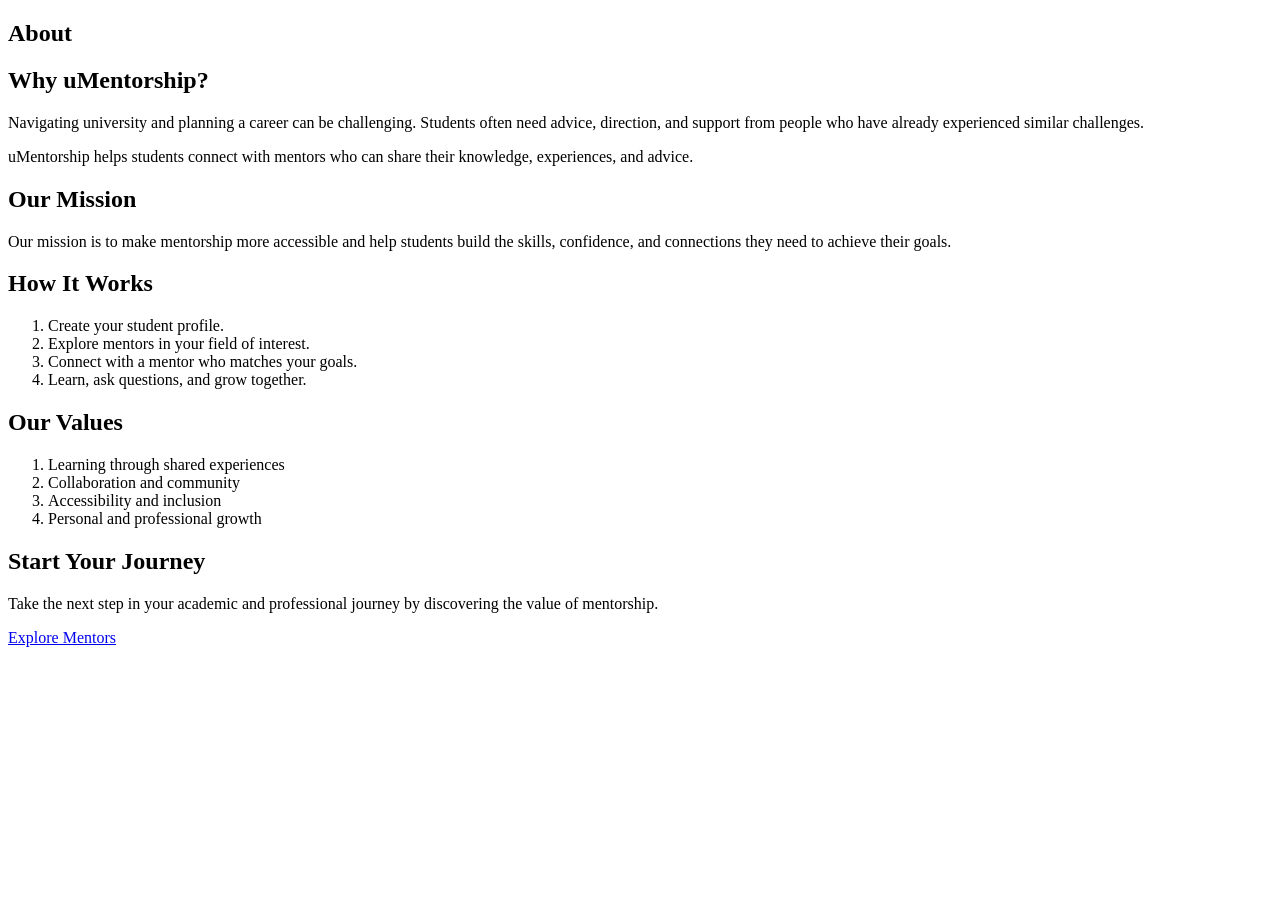
==== about.html @ 14bd9f32 "minor fixes in project structure and singin.html" ====
<!DOCTYPE html>
<html lang="en">
<head>
    <meta charset="UTF-8">          
    <meta name="viewport" content="width=device-width, initial-scale=1.0">
    <title>About Us</title> 
    <link rel="stylesheet" href="styles.css">
</head>
<body>
    
<section class="about">
    <header>
        <h1>About</h1>
    </header>

    <section>
        <h2>Why uMentorship?</h2>
        <p>
            Navigating university and planning a career can be
            challenging. Students often need advice, direction,
            and support from people who have already experienced
            similar challenges.
        </p>
        <p>
            uMentorship helps students connect with mentors who
            can share their knowledge, experiences, and advice.
        </p>
    </section>

    <section>
        <h2>Our Mission</h2>
        <p>
            Our mission is to make mentorship more accessible
            and help students build the skills, confidence,
            and connections they need to achieve their goals.
        </p>
    </section>

    <section>
        <h2>How It Works</h2>
        <ol>
            <li>Create your student profile.</li>
            <li>Explore mentors in your field of interest.</li>
            <li>Connect with a mentor who matches your goals.</li>
            <li>Learn, ask questions, and grow together.</li>
        </ol>
    </section>

    <section>
        <h2>Our Values</h2>
        <ol>
            <li>Learning through shared experiences</li>
            <li>Collaboration and community</li>
            <li>Accessibility and inclusion</li>
            <li>Personal and professional growth</li>
        </ol>
    </section>

    <section>
        <h2>Start Your Journey</h2>
        <p>
            Take the next step in your academic and professional
            journey by discovering the value of mentorship.
        </p>
        <a href="/mentors">Explore Mentors</a>
    </section>
</section>

    </header>
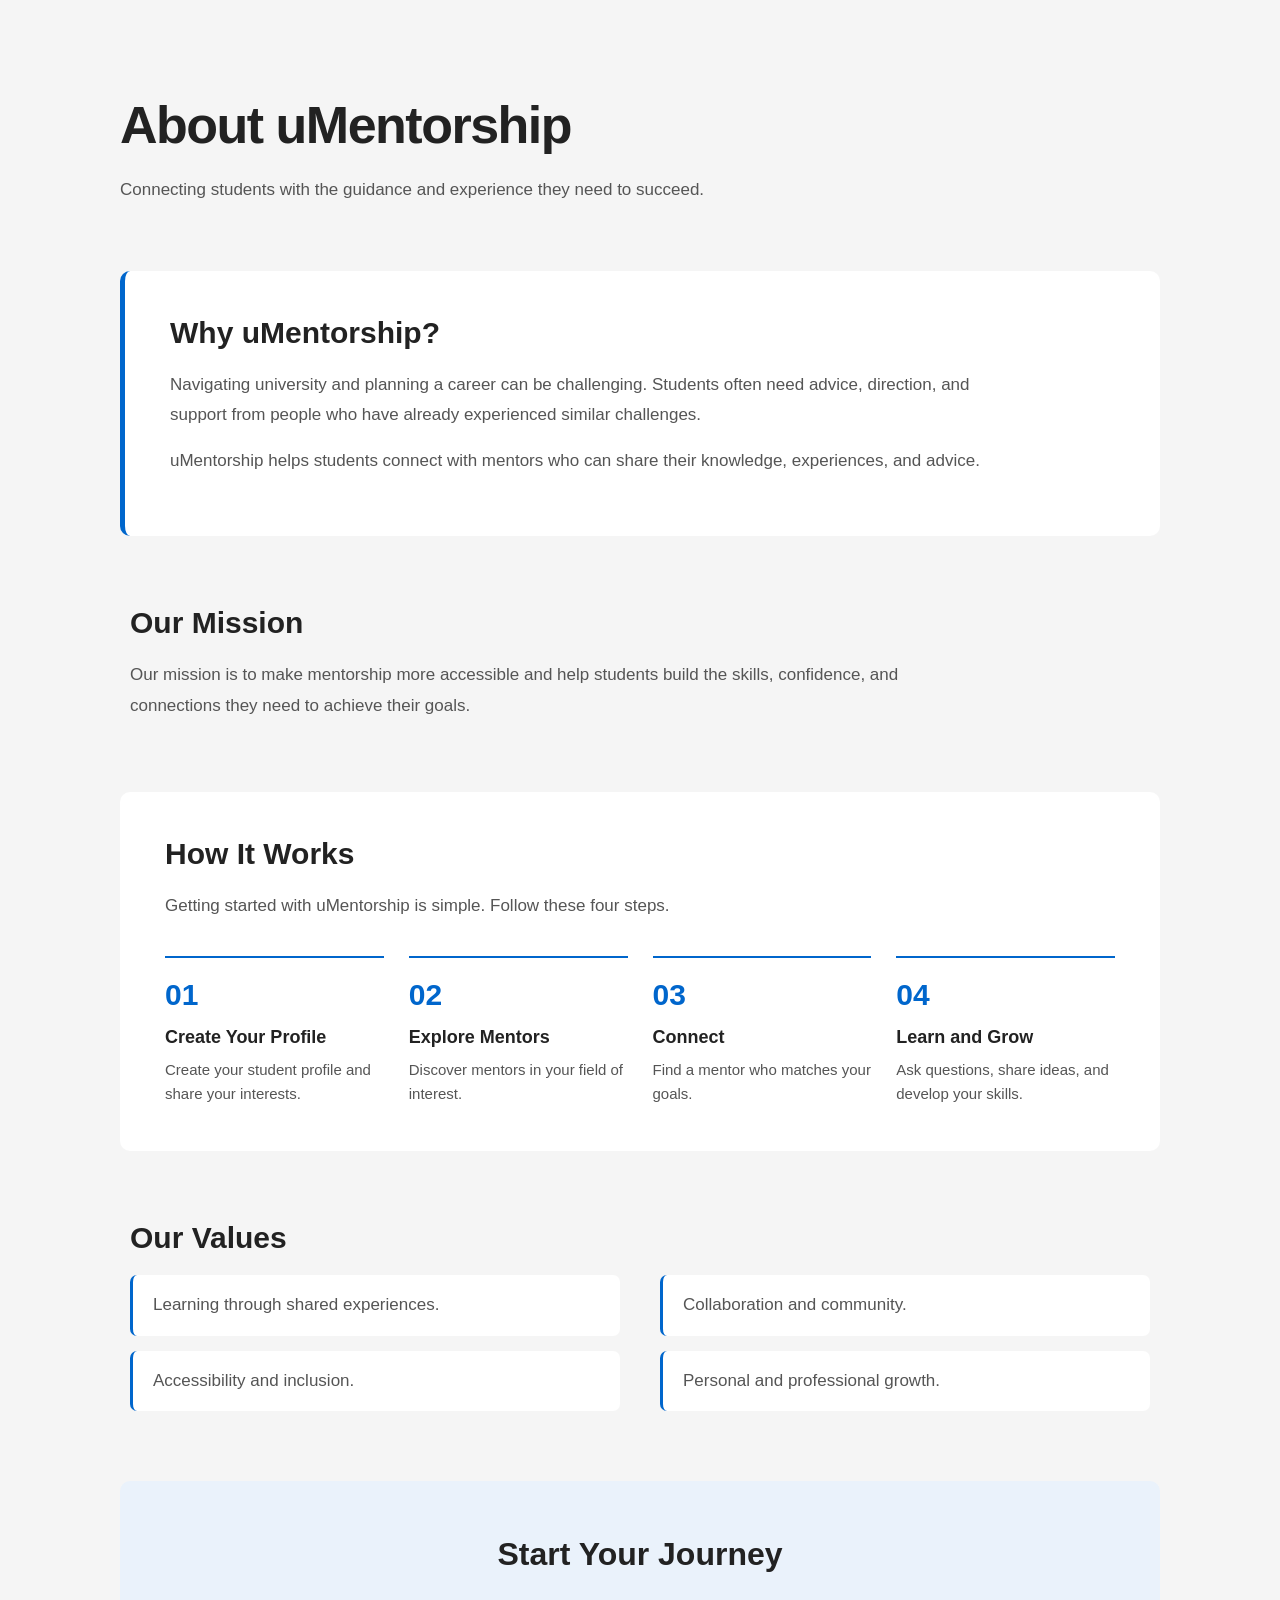
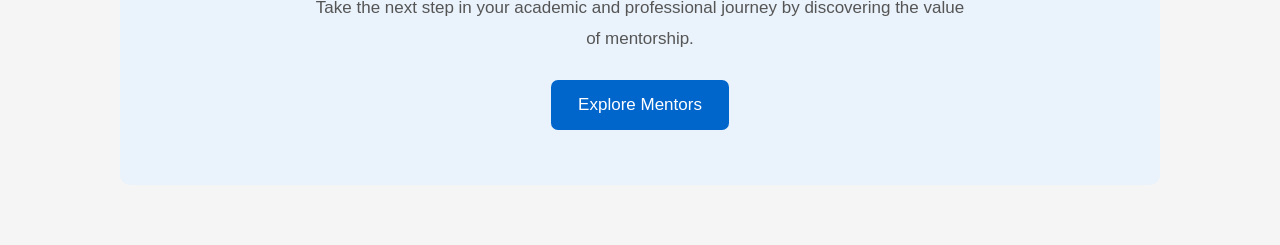
==== commit 4de544c8: "Update About page with CSS styling and JavaScript functionality" ====
--- a/about.html
+++ b/about.html
@@ -1,33 +1,45 @@
+
 <!DOCTYPE html>
 <html lang="en">
 <head>
-    <meta charset="UTF-8">          
+    <meta charset="UTF-8">
     <meta name="viewport" content="width=device-width, initial-scale=1.0">
-    <title>About Us</title> 
-    <link rel="stylesheet" href="styles.css">
+    <title>About Us | uMentorship</title>
+    <link rel="stylesheet" href="about.css">
 </head>
 <body>
-    
+
 <section class="about">
-    <header>
-        <h1>About</h1>
+
+    <!-- Hero Section -->
+    <header class="about-header">
+        <h1>About uMentorship</h1>
+        <p>
+            Connecting students with the guidance and experience
+            they need to succeed.
+        </p>
     </header>
 
-    <section>
-        <h2>Why uMentorship?</h2>
-        <p>
-            Navigating university and planning a career can be
-            challenging. Students often need advice, direction,
-            and support from people who have already experienced
-            similar challenges.
-        </p>
-        <p>
-            uMentorship helps students connect with mentors who
-            can share their knowledge, experiences, and advice.
-        </p>
+    <!-- Why uMentorship -->
+    <section class="why-section">
+        <div>
+            <h2>Why uMentorship?</h2>
+            <p>
+                Navigating university and planning a career can be
+                challenging. Students often need advice, direction,
+                and support from people who have already experienced
+                similar challenges.
+            </p>
+
+            <p>
+                uMentorship helps students connect with mentors who
+                can share their knowledge, experiences, and advice.
+            </p>
+        </div>
     </section>
 
-    <section>
+    <!-- Mission -->
+    <section class="mission-section">
         <h2>Our Mission</h2>
         <p>
             Our mission is to make mentorship more accessible
@@ -36,35 +48,69 @@
         </p>
     </section>
 
-    <section>
+    <!-- How it works -->
+    <section class="how-section">
         <h2>How It Works</h2>
-        <ol>
-            <li>Create your student profile.</li>
-            <li>Explore mentors in your field of interest.</li>
-            <li>Connect with a mentor who matches your goals.</li>
-            <li>Learn, ask questions, and grow together.</li>
-        </ol>
+
+        <p class="section-description">
+            Getting started with uMentorship is simple.
+            Follow these four steps.
+        </p>
+
+        <div class="steps">
+
+            <div class="step">
+                <span>01</span>
+                <h3>Create Your Profile</h3>
+                <p>Create your student profile and share your interests.</p>
+            </div>
+
+            <div class="step">
+                <span>02</span>
+                <h3>Explore Mentors</h3>
+                <p>Discover mentors in your field of interest.</p>
+            </div>
+
+            <div class="step">
+                <span>03</span>
+                <h3>Connect</h3>
+                <p>Find a mentor who matches your goals.</p>
+            </div>
+
+            <div class="step">
+                <span>04</span>
+                <h3>Learn and Grow</h3>
+                <p>Ask questions, share ideas, and develop your skills.</p>
+            </div>
+
+        </div>
     </section>
 
-    <section>
+    <!-- Values -->
+    <section class="values-section">
         <h2>Our Values</h2>
-        <ol>
-            <li>Learning through shared experiences</li>
-            <li>Collaboration and community</li>
-            <li>Accessibility and inclusion</li>
-            <li>Personal and professional growth</li>
-        </ol>
+
+        <div class="values-list">
+            <p>Learning through shared experiences.</p>
+            <p>Collaboration and community.</p>
+            <p>Accessibility and inclusion.</p>
+            <p>Personal and professional growth.</p>
+        </div>
     </section>
 
-    <section>
+    <!-- Call to action -->
+    <section class="cta-section">
         <h2>Start Your Journey</h2>
+
         <p>
             Take the next step in your academic and professional
             journey by discovering the value of mentorship.
         </p>
+
         <a href="/mentors">Explore Mentors</a>
     </section>
+
 </section>
 
-    </header>   
-
+</body>
+</html>
--- a/about.css
+++ b/about.css
@@ -0,0 +1,244 @@
+
+* {
+    margin: 0;
+    padding: 0;
+    box-sizing: border-box;
+}
+
+body {
+    font-family: Arial, Helvetica, sans-serif;
+    background-color: #f5f5f5;
+    color: #222;
+}
+
+.about {
+    max-width: 1100px;
+    margin: auto;
+    padding: 60px 30px;
+}
+
+/* Hero */
+
+.about-header {
+    padding: 35px 0 65px;
+}
+
+.about-header h1 {
+    font-size: 52px;
+    font-weight: 700;
+    letter-spacing: -1.5px;
+    margin-bottom: 20px;
+}
+
+.about-header p {
+    font-size: 20px;
+    color: #555;
+    max-width: 700px;
+    line-height: 1.6;
+}
+
+/* General sections */
+
+.about h2 {
+    font-size: 30px;
+    margin-bottom: 20px;
+}
+
+.about p {
+    font-size: 17px;
+    line-height: 1.8;
+    color: #555;
+}
+
+/* Why section */
+
+.why-section {
+    background-color: white;
+    padding: 45px;
+    border-radius: 10px;
+    border-left: 5px solid #0066cc;
+    margin-bottom: 35px;
+}
+
+.why-section p {
+    max-width: 850px;
+    margin-bottom: 15px;
+}
+
+/* Mission */
+
+.mission-section {
+    padding: 35px 10px;
+    margin-bottom: 35px;
+}
+
+.mission-section p {
+    max-width: 850px;
+}
+
+/* How it works */
+
+.how-section {
+    background-color: white;
+    padding: 45px;
+    border-radius: 10px;
+    margin-bottom: 35px;
+}
+
+.section-description {
+    margin-bottom: 35px;
+}
+
+.steps {
+    display: grid;
+    grid-template-columns: repeat(4, 1fr);
+    gap: 25px;
+}
+
+.step {
+    border-top: 2px solid #0066cc;
+    padding-top: 20px;
+}
+
+.step span {
+    font-size: 30px;
+    font-weight: bold;
+    color: #0066cc;
+}
+
+.step h3 {
+    font-size: 18px;
+    margin: 15px 0 10px;
+}
+
+.step p {
+    font-size: 15px;
+    line-height: 1.6;
+}
+
+/* Values */
+
+.values-section {
+    padding: 35px 10px;
+    margin-bottom: 35px;
+}
+
+.values-list {
+    display: grid;
+    grid-template-columns: repeat(2, 1fr);
+    gap: 15px 40px;
+}
+
+.values-list p {
+    padding: 15px 20px;
+    background-color: white;
+    border-radius: 7px;
+    border-left: 3px solid #0066cc;
+}
+
+/* Call to action */
+
+.cta-section {
+    background-color: #eaf2fb;
+    padding: 55px 35px;
+    border-radius: 10px;
+    text-align: center;
+}
+
+.cta-section h2 {
+    font-size: 32px;
+}
+
+.cta-section p {
+    max-width: 650px;
+    margin: 0 auto 25px;
+}
+
+.cta-section a {
+    display: inline-block;
+    background-color: #0066cc;
+    color: white;
+    padding: 15px 27px;
+    text-decoration: none;
+    font-size: 17px;
+    border-radius: 7px;
+    transition: background-color 0.2s;
+}
+
+.cta-section a:hover {
+    background-color: #004f9e;
+}
+
+/* Responsive */
+
+@media (max-width: 768px) {
+
+    .about {
+        padding: 35px 20px;
+    }
+
+    .about-header h1 {
+        font-size: 38px;
+    }
+
+    .steps {
+        grid-template-columns: repeat(2, 1fr);
+    }
+
+    .values-list {
+        grid-template-columns: 1fr;
+    }
+
+    .why-section,
+    .how-section {
+        padding: 25px;
+    }
+}
+
+@media (max-width: 480px) {
+
+    .steps {
+        grid-template-columns: 1fr;
+    }
+
+    .about-header h1 {
+        font-size: 33px;
+    }
+}
+
+/* Section animation */
+
+.hidden {
+    opacity: 0;
+    transform: translateY(20px);
+    transition: opacity 0.6s ease, transform 0.6s ease;
+}
+
+.show {
+    opacity: 1;
+    transform: translateY(0);
+}
+
+/* Back to top button */
+
+.back-to-top {
+    position: fixed;
+    bottom: 25px;
+    right: 25px;
+    width: 45px;
+    height: 45px;
+    border: none;
+    border-radius: 50%;
+    background-color: #0066cc;
+    color: white;
+    font-size: 25px;
+    cursor: pointer;
+    opacity: 0;
+    visibility: hidden;
+    transition: 0.3s;
+}
+
+.back-to-top.visible {
+    opacity: 1;
+    visibility: visible;
+}
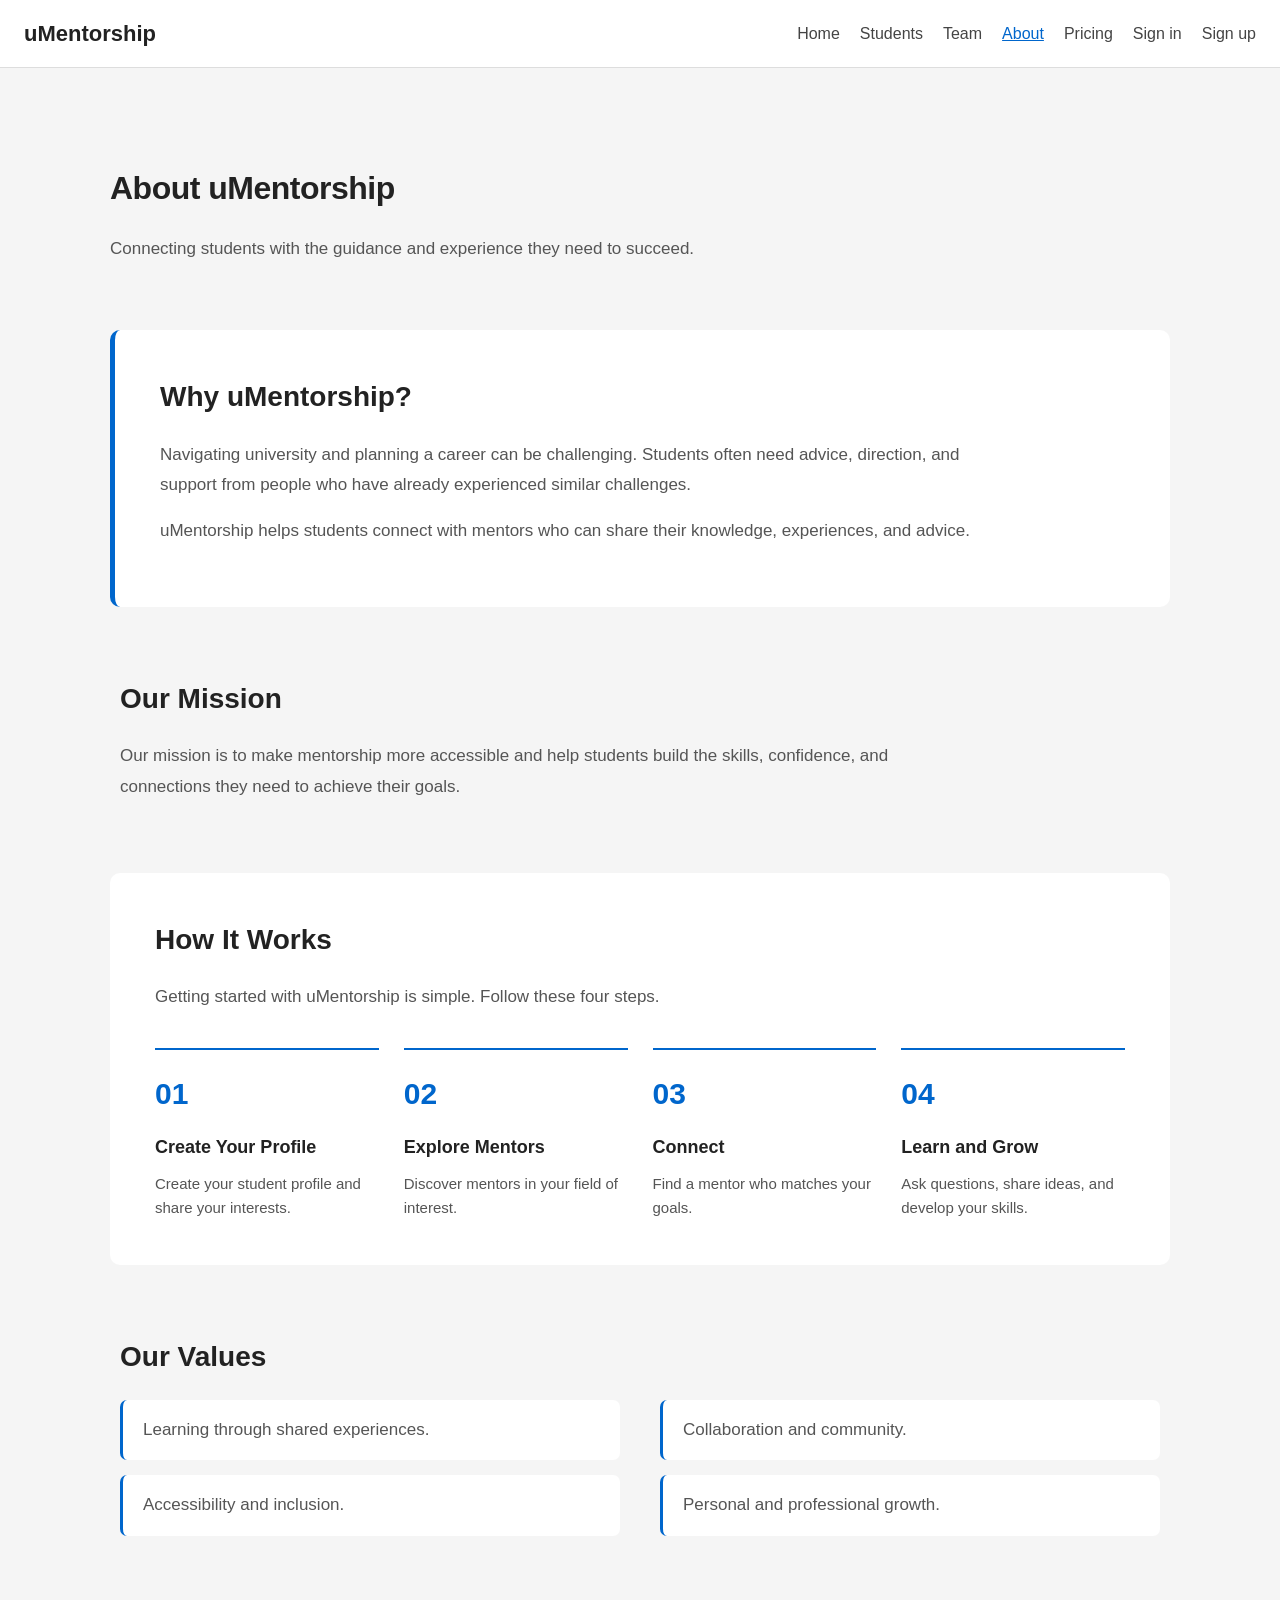
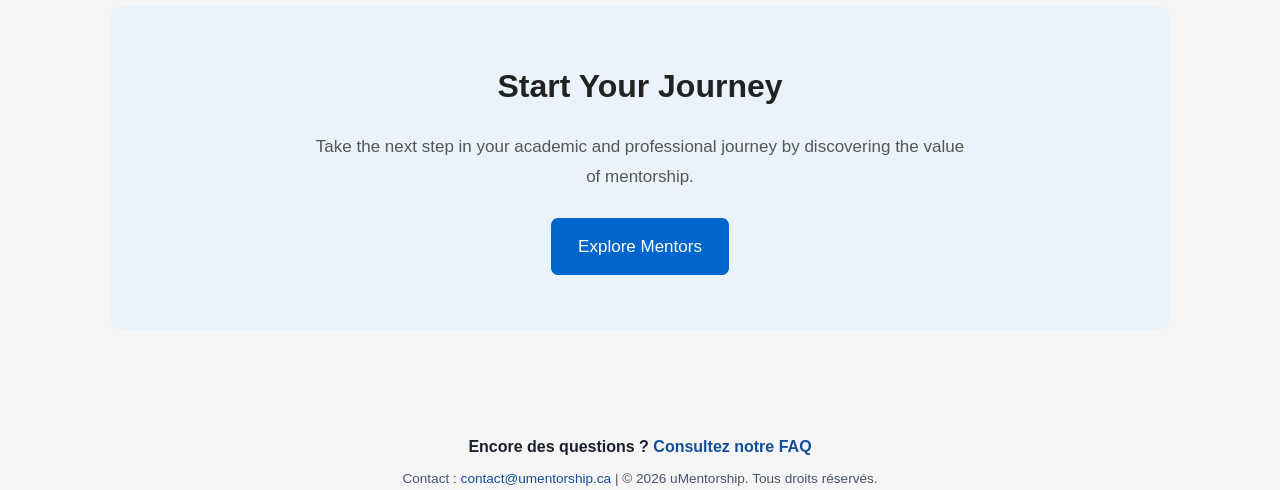
==== commit e02ff5f3: "Fix links and improve header and footer layout" ====
--- a/about.html
+++ b/about.html
@@ -9,18 +9,32 @@
 </head>
 <body>
 
+    <header class="navbar">
+        <a class="logo" href="index.html">uMentorship</a>
+
+        <nav>
+            <ul class="nav-links">
+                <li><a href="index.html">Home</a></li>
+                <li><a href="students.html">Students</a></li>
+                <li><a href="team.html">Team</a></li>
+                <li><a class="active" href="about.html">About</a></li>
+                <li><a href="pricing.html">Pricing</a></li>
+                <li><a href="signin.html">Sign in</a></li>
+                <li><a href="signup.html">Sign up</a></li>
+            </ul>
+        </nav>
+    </header>
+
 <section class="about">
-
-    <!-- Hero Section -->
-    <header class="about-header">
+    <section class="about-header">
         <h1>About uMentorship</h1>
         <p>
             Connecting students with the guidance and experience
             they need to succeed.
         </p>
-    </header>
+    </section>
 
-    <!-- Why uMentorship -->
+
     <section class="why-section">
         <div>
             <h2>Why uMentorship?</h2>
@@ -38,7 +52,7 @@
         </div>
     </section>
 
-    <!-- Mission -->
+
     <section class="mission-section">
         <h2>Our Mission</h2>
         <p>
@@ -48,7 +62,7 @@
         </p>
     </section>
 
-    <!-- How it works -->
+
     <section class="how-section">
         <h2>How It Works</h2>
 
@@ -86,7 +100,7 @@
         </div>
     </section>
 
-    <!-- Values -->
+
     <section class="values-section">
         <h2>Our Values</h2>
 
@@ -98,7 +112,7 @@
         </div>
     </section>
 
-    <!-- Call to action -->
+
     <section class="cta-section">
         <h2>Start Your Journey</h2>
 
@@ -107,10 +121,18 @@
             journey by discovering the value of mentorship.
         </p>
 
-        <a href="/mentors">Explore Mentors</a>
+        <a href="http://127.0.0.1:5500/students.html">Explore Mentors</a>
     </section>
 
 </section>
+<footer class="bot_info">
+    <p class="faq_text">
+        Encore des questions ? <a href="#faq">Consultez notre FAQ</a>
+    </p>
+    <p class="footer_meta">
+        Contact : <a href="mailto:contact@umentorship.ca">contact@umentorship.ca</a> | &copy; 2026 uMentorship. Tous droits réservés.
+    </p>
+</footer>
 
 </body>
 </html>
--- a/about.css
+++ b/about.css
@@ -1,46 +1,175 @@
 
+/* =========================================
+   1. RESET GLOBAL
+========================================= */
 * {
     margin: 0;
     padding: 0;
     box-sizing: border-box;
 }
 
+/* =========================================
+   2. BODY
+========================================= */
+
 body {
-    font-family: Arial, Helvetica, sans-serif;
+    font-family: "Segoe UI", Arial, sans-serif;
+    line-height: 1.6;
+    color: #222;
     background-color: #f5f5f5;
+}
+
+a {
+    color: #0066cc;
+}
+
+/* =========================================
+   3. NAVIGATION
+========================================= */
+
+.navbar {
+    position: sticky;
+    top: 0;
+    z-index: 1000;
+    display: flex;
+    flex-wrap: wrap;
+    align-items: center;
+    justify-content: space-between;
+    gap: 12px;
+    padding: 16px 24px;
+    background-color: white;
+    border-bottom: 1px solid #ddd;
+}
+
+.logo {
+    font-size: 22px;
+    font-weight: bold;
     color: #222;
-}
+    text-decoration: none;
+}
+
+.nav-links {
+    display: flex;
+    flex-wrap: wrap;
+    gap: 20px;
+    margin: 0;
+    padding: 0;
+    list-style: none;
+}
+
+.nav-links a {
+    color: #444;
+    text-decoration: none;
+}
+
+.nav-links a:hover,
+.nav-links a.active {
+    color: #0066cc;
+    text-decoration: underline;
+}
+
+/* =========================================
+   4. HERO IMAGE / BANNER
+========================================= */
+
+.slider {
+    display: flex;
+    align-items: center;
+    gap: 12px;
+    width: 100%;
+}
+
+.slides {
+    display: flex;
+    width: 100%;
+    overflow-x: auto;
+    scroll-snap-type: x mandatory;
+}
+
+.slide {
+    flex: 0 0 100%;
+    width: 100%;
+    scroll-snap-align: start;
+}
+
+.slide img {
+    display: block;
+    width: 100%;
+    height: 505px;
+    object-fit: cover;
+    background-color: #ddd;
+    border-radius: 0;
+}
+
+/* Slider buttons */
+
+.slider-btn {
+    flex-shrink: 0;
+    width: 40px;
+    height: 40px;
+
+    font-size: 24px;
+    color: #444;
+    background-color: white;
+
+    border: 1px solid #ccc;
+    border-radius: 50%;
+    cursor: pointer;
+}
+
+.slider-btn:hover {
+    background-color: #eee;
+}
+
+.caption {
+    margin: 8px 0 0;
+    color: #666;
+}
+
+/* =========================================
+   5. MAIN CONTENT
+========================================= */
+
+main {
+    max-width: 1120px;
+    margin: 0 auto;
+    padding: 0 24px;
+}
+
+section {
+    padding: 48px 0;
+}
+
+/* =========================================
+   6. ABOUT PAGE
+========================================= */
 
 .about {
-    max-width: 1100px;
+    max-width: 1120px;
     margin: auto;
     padding: 60px 30px;
 }
 
-/* Hero */
-
 .about-header {
     padding: 35px 0 65px;
 }
 
 .about-header h1 {
-    font-size: 52px;
+    font-size: 32px;
     font-weight: 700;
-    letter-spacing: -1.5px;
+    letter-spacing: -0.5px;
     margin-bottom: 20px;
 }
 
 .about-header p {
-    font-size: 20px;
+    font-size: 18px;
     color: #555;
-    max-width: 700px;
-    line-height: 1.6;
-}
-
-/* General sections */
+    max-width: 900px;
+    line-height: 1.8;
+}
 
 .about h2 {
-    font-size: 30px;
+    font-size: 28px;
     margin-bottom: 20px;
 }
 
@@ -50,7 +179,9 @@
     color: #555;
 }
 
-/* Why section */
+/* =========================================
+   7. WHY SECTION
+========================================= */
 
 .why-section {
     background-color: white;
@@ -65,7 +196,9 @@
     margin-bottom: 15px;
 }
 
-/* Mission */
+/* =========================================
+   8. MISSION SECTION
+========================================= */
 
 .mission-section {
     padding: 35px 10px;
@@ -76,7 +209,9 @@
     max-width: 850px;
 }
 
-/* How it works */
+/* =========================================
+   9. HOW SECTION
+========================================= */
 
 .how-section {
     background-color: white;
@@ -116,7 +251,9 @@
     line-height: 1.6;
 }
 
-/* Values */
+/* =========================================
+   10. VALUES SECTION
+========================================= */
 
 .values-section {
     padding: 35px 10px;
@@ -136,7 +273,9 @@
     border-left: 3px solid #0066cc;
 }
 
-/* Call to action */
+/* =========================================
+   11. CALL TO ACTION
+========================================= */
 
 .cta-section {
     background-color: #eaf2fb;
@@ -169,44 +308,48 @@
     background-color: #004f9e;
 }
 
-/* Responsive */
-
-@media (max-width: 768px) {
-
-    .about {
-        padding: 35px 20px;
-    }
-
-    .about-header h1 {
-        font-size: 38px;
-    }
-
-    .steps {
-        grid-template-columns: repeat(2, 1fr);
-    }
-
-    .values-list {
-        grid-template-columns: 1fr;
-    }
-
-    .why-section,
-    .how-section {
-        padding: 25px;
-    }
-}
-
-@media (max-width: 480px) {
-
-    .steps {
-        grid-template-columns: 1fr;
-    }
-
-    .about-header h1 {
-        font-size: 33px;
-    }
-}
-
-/* Section animation */
+/* =========================================
+   12. FOOTER
+========================================= */
+
+.bot_info {
+    text-align: center;
+    margin-top: 2.75rem;
+}
+
+.faq_text {
+    font-size: 1rem;
+    font-weight: 600;
+    color: #1a202c;
+    margin-bottom: 0.5rem;
+}
+
+.faq_text a {
+    color: #134e9b;
+    text-decoration: none;
+}
+
+.faq_text a:hover {
+    text-decoration: underline;
+}
+
+.footer_meta {
+    font-size: 0.85rem;
+    color: #4a5568;
+}
+
+.footer_meta a {
+    color: #134e9b;
+    text-decoration: none;
+}
+
+.footer_meta a:hover {
+    text-decoration: underline;
+}
+
+/* =========================================
+   13. SCROLL ANIMATIONS
+========================================= */
 
 .hidden {
     opacity: 0;
@@ -219,20 +362,27 @@
     transform: translateY(0);
 }
 
-/* Back to top button */
+/* =========================================
+   14. BACK TO TOP
+========================================= */
 
 .back-to-top {
     position: fixed;
     bottom: 25px;
     right: 25px;
+
     width: 45px;
     height: 45px;
+
     border: none;
     border-radius: 50%;
+
     background-color: #0066cc;
     color: white;
     font-size: 25px;
+
     cursor: pointer;
+
     opacity: 0;
     visibility: hidden;
     transition: 0.3s;
@@ -242,3 +392,119 @@
     opacity: 1;
     visibility: visible;
 }
+
+/* =========================================
+   15. TABLET RESPONSIVE
+========================================= */
+
+@media (max-width: 768px) {
+
+    .navbar {
+        flex-direction: column;
+        align-items: center;
+        padding: 16px 20px;
+        gap: 15px;
+    }
+
+    .nav-links {
+        justify-content: center;
+        gap: 15px;
+    }
+
+    .nav-links a {
+        font-size: 16px;
+    }
+
+    .slide img {
+        height: 300px;
+    }
+
+    .about {
+        padding: 35px 20px;
+    }
+
+    .about-header h1 {
+        font-size: 30px;
+    }
+
+    .steps {
+        grid-template-columns: repeat(2, 1fr);
+    }
+
+    .values-list {
+        grid-template-columns: 1fr;
+    }
+
+    .why-section,
+    .how-section {
+        padding: 25px;
+    }
+}
+
+/* =========================================
+   16. MOBILE RESPONSIVE
+========================================= */
+
+@media (max-width: 480px) {
+
+    .logo {
+        font-size: 23px;
+    }
+
+    .nav-links {
+        gap: 12px;
+    }
+
+    .nav-links a {
+        font-size: 14px;
+    }
+
+    .slide img {
+        height: 220px;
+    }
+
+    .steps {
+        grid-template-columns: 1fr;
+    }
+
+    .about-header h1 {
+        font-size: 27px;
+    }
+
+    .about-header p {
+        font-size: 16px;
+    }
+
+    .about h2 {
+        font-size: 24px;
+    }
+
+    .cta-section {
+        padding: 35px 20px;
+    }
+
+    .cta-section h2 {
+        font-size: 26px;
+    }
+
+    .back-to-top {
+        width: 40px;
+        height: 40px;
+        bottom: 15px;
+        right: 15px;
+    }
+}
+
+/* =========================================
+   17. ACCESSIBILITY
+========================================= */
+
+@media (prefers-reduced-motion: reduce) {
+    *,
+    *::before,
+    *::after {
+        scroll-behavior: auto !important;
+        transition-duration: 0.01ms !important;
+        animation-duration: 0.01ms !important;
+    }
+}
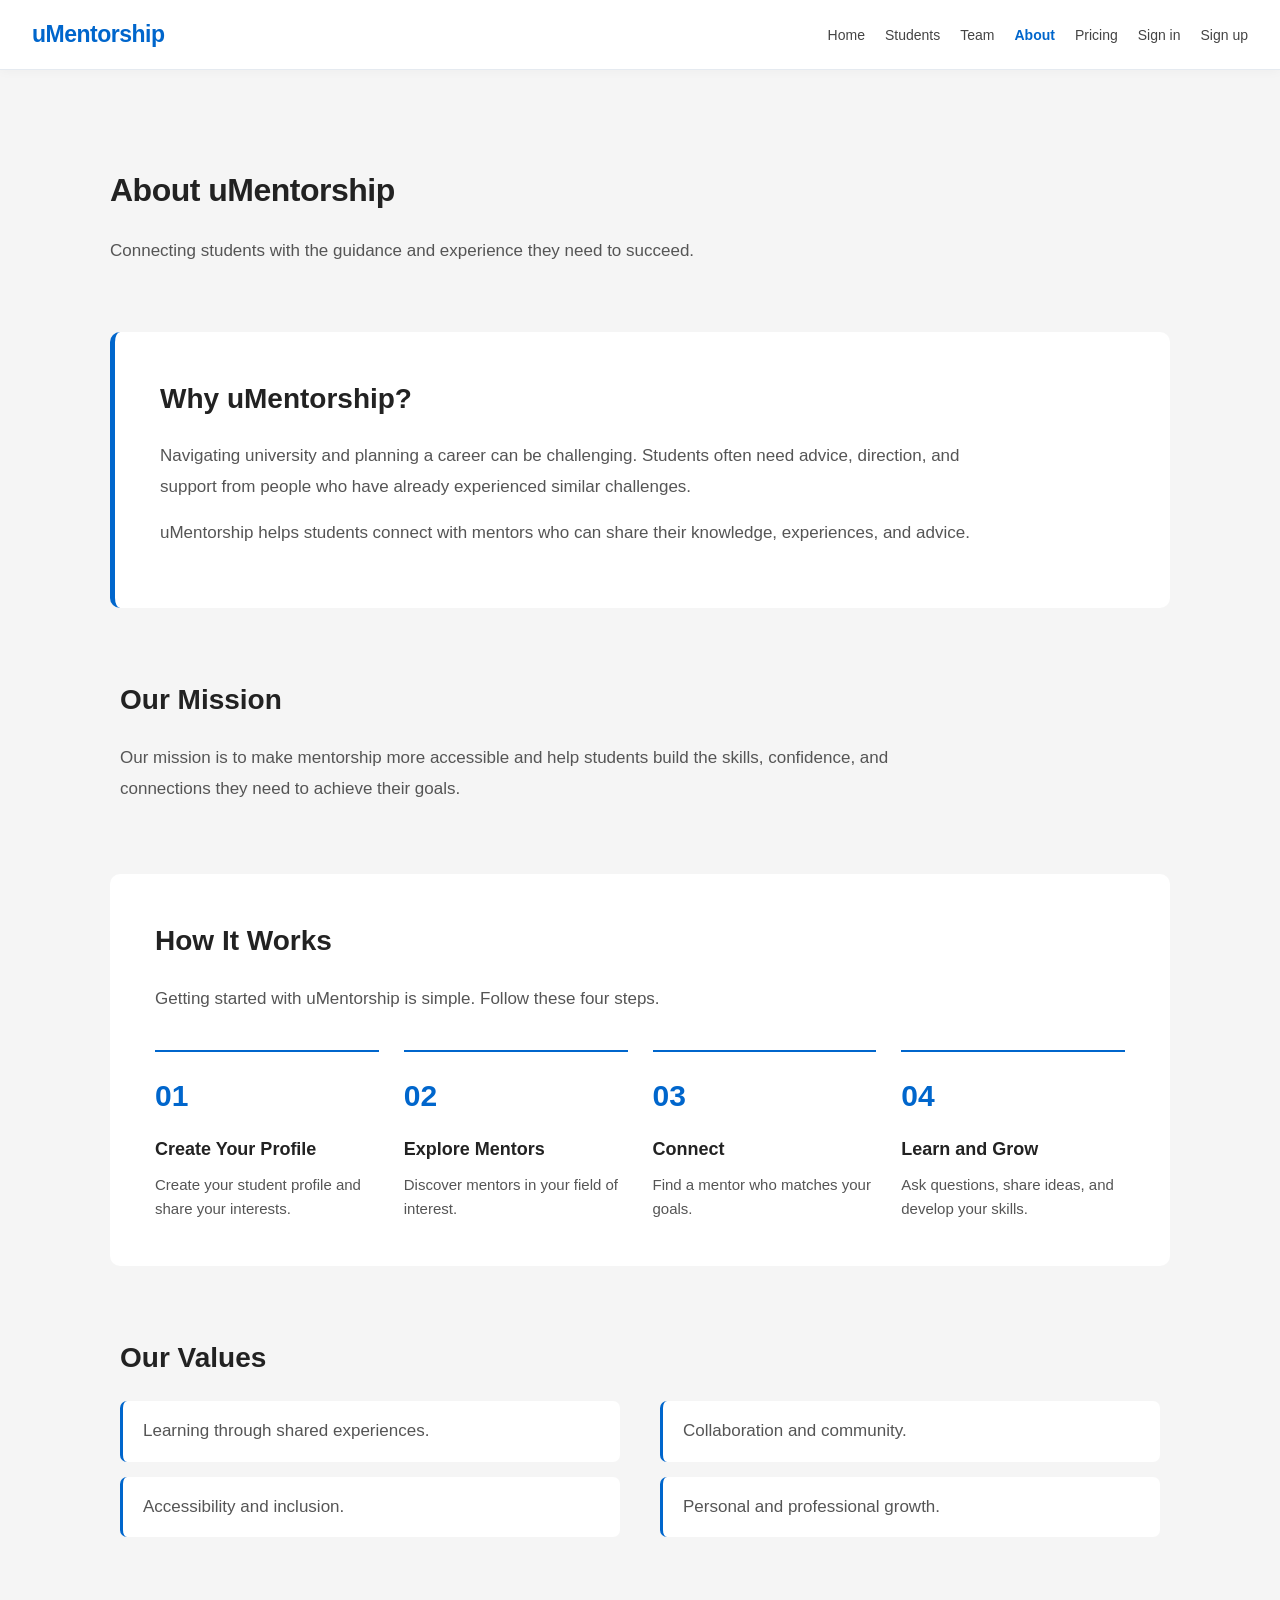
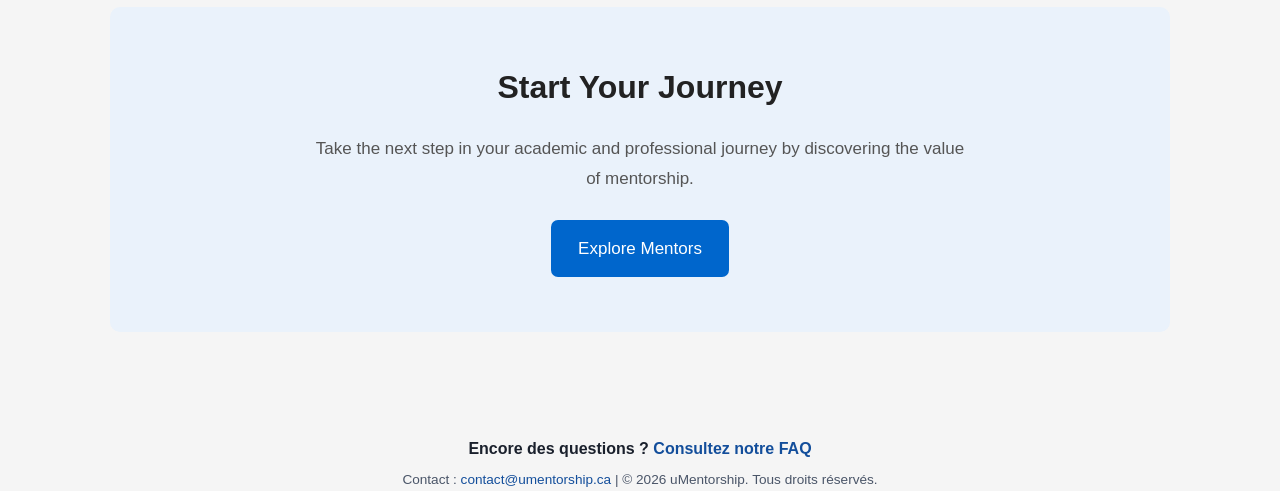
==== commit 23264ebf: "Same header on all pages and hide it on scroll" ====
--- a/about.html
+++ b/about.html
@@ -6,23 +6,24 @@
     <meta name="viewport" content="width=device-width, initial-scale=1.0">
     <title>About Us | uMentorship</title>
     <link rel="stylesheet" href="about.css">
+    <link rel="stylesheet" href="common.css" />
 </head>
 <body>
 
     <header class="navbar">
-        <a class="logo" href="index.html">uMentorship</a>
+      <a class="logo" href="index.html">uMentorship</a>
 
-        <nav>
-            <ul class="nav-links">
-                <li><a href="index.html">Home</a></li>
-                <li><a href="students.html">Students</a></li>
-                <li><a href="team.html">Team</a></li>
-                <li><a class="active" href="about.html">About</a></li>
-                <li><a href="pricing.html">Pricing</a></li>
-                <li><a href="signin.html">Sign in</a></li>
-                <li><a href="signup.html">Sign up</a></li>
-            </ul>
-        </nav>
+      <nav>
+        <ul class="nav-links">
+          <li><a href="index.html">Home</a></li>
+          <li><a href="students.html">Students</a></li>
+          <li><a href="team.html">Team</a></li>
+          <li><a class="active" href="about.html">About</a></li>
+          <li><a href="pricing.html">Pricing</a></li>
+          <li><a href="signin.html">Sign in</a></li>
+          <li><a href="signup.html">Sign up</a></li>
+        </ul>
+      </nav>
     </header>
 
 <section class="about">
@@ -133,6 +134,7 @@
         Contact : <a href="mailto:contact@umentorship.ca">contact@umentorship.ca</a> | &copy; 2026 uMentorship. Tous droits réservés.
     </p>
 </footer>
+    <script src="navbar.js"></script>
 
 </body>
 </html>
--- a/about.css
+++ b/about.css
@@ -26,47 +26,6 @@
 /* =========================================
    3. NAVIGATION
 ========================================= */
-
-.navbar {
-    position: sticky;
-    top: 0;
-    z-index: 1000;
-    display: flex;
-    flex-wrap: wrap;
-    align-items: center;
-    justify-content: space-between;
-    gap: 12px;
-    padding: 16px 24px;
-    background-color: white;
-    border-bottom: 1px solid #ddd;
-}
-
-.logo {
-    font-size: 22px;
-    font-weight: bold;
-    color: #222;
-    text-decoration: none;
-}
-
-.nav-links {
-    display: flex;
-    flex-wrap: wrap;
-    gap: 20px;
-    margin: 0;
-    padding: 0;
-    list-style: none;
-}
-
-.nav-links a {
-    color: #444;
-    text-decoration: none;
-}
-
-.nav-links a:hover,
-.nav-links a.active {
-    color: #0066cc;
-    text-decoration: underline;
-}
 
 /* =========================================
    4. HERO IMAGE / BANNER
@@ -399,22 +358,6 @@
 
 @media (max-width: 768px) {
 
-    .navbar {
-        flex-direction: column;
-        align-items: center;
-        padding: 16px 20px;
-        gap: 15px;
-    }
-
-    .nav-links {
-        justify-content: center;
-        gap: 15px;
-    }
-
-    .nav-links a {
-        font-size: 16px;
-    }
-
     .slide img {
         height: 300px;
     }
@@ -446,18 +389,6 @@
 ========================================= */
 
 @media (max-width: 480px) {
-
-    .logo {
-        font-size: 23px;
-    }
-
-    .nav-links {
-        gap: 12px;
-    }
-
-    .nav-links a {
-        font-size: 14px;
-    }
 
     .slide img {
         height: 220px;
--- a/common.css
+++ b/common.css
@@ -0,0 +1,75 @@
+/* Styles shared by every page of the website */
+
+body {
+  margin: 0;
+}
+
+/* ----- Top bar (same look as the Students page) ----- */
+
+.navbar {
+  position: sticky;
+  top: 0;
+  z-index: 100;
+  display: flex;
+  flex-wrap: wrap;
+  align-items: center;
+  justify-content: space-between;
+  gap: 12px;
+  padding: 16px 32px;
+  background-color: white;
+  border-bottom: 1px solid #e5eaf0;
+  box-shadow: 0 2px 10px rgba(0, 0, 0, 0.03);
+  font-family: "Segoe UI", Arial, sans-serif;
+  line-height: 1.6;
+  transition: transform 0.3s;
+}
+
+/* this class is added by navbar.js when the user scrolls down */
+.navbar-hidden {
+  transform: translateY(-100%);
+}
+
+.logo {
+  font-size: 23px;
+  font-weight: bold;
+  color: #0066cc;
+  text-decoration: none;
+  letter-spacing: -0.5px;
+}
+
+.nav-links {
+  display: flex;
+  flex-wrap: wrap;
+  gap: 20px;
+  margin: 0;
+  padding: 0;
+  list-style: none;
+}
+
+.nav-links a {
+  color: #444;
+  text-decoration: none;
+  font-size: 14px;
+  font-weight: 500;
+  transition: color 0.2s;
+}
+
+.nav-links a:hover,
+.nav-links a.active {
+  color: #0066cc;
+  text-decoration: none;
+}
+
+.nav-links a.active {
+  font-weight: 700;
+}
+
+@media (max-width: 600px) {
+  .navbar {
+    padding: 16px 20px;
+  }
+
+  .nav-links {
+    gap: 14px;
+  }
+}
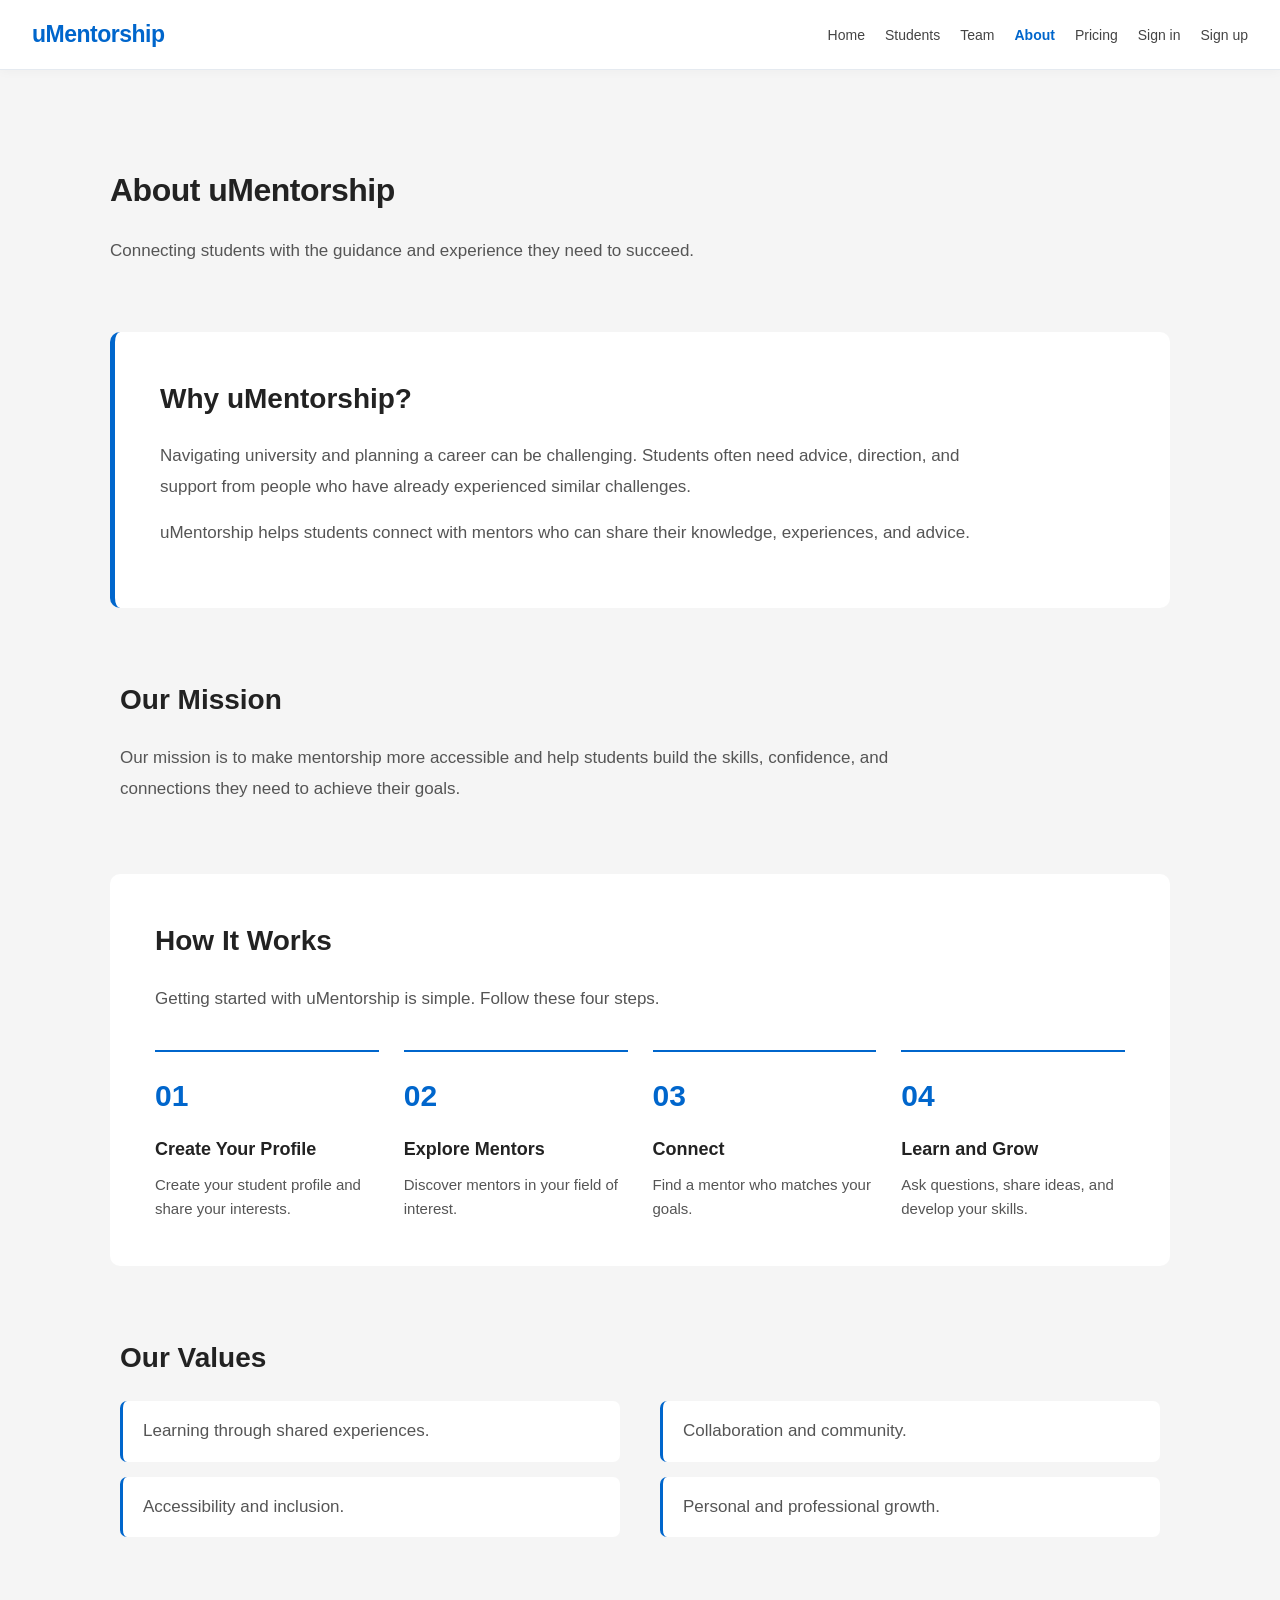
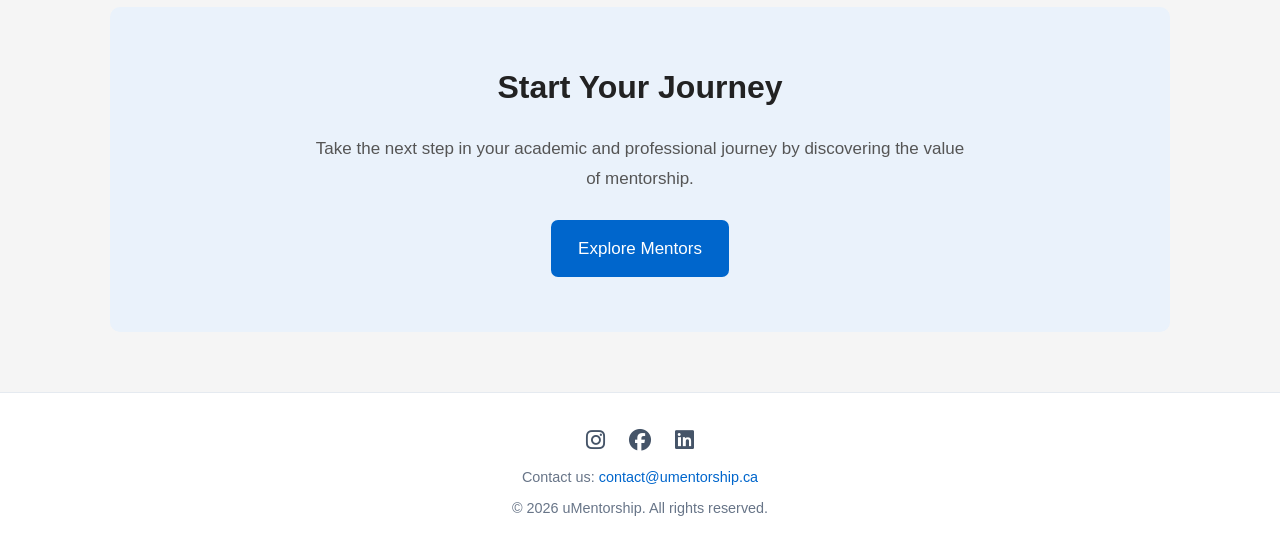
==== commit 71fe2612: "Same footer on all pages" ====
--- a/about.html
+++ b/about.html
@@ -6,6 +6,10 @@
     <meta name="viewport" content="width=device-width, initial-scale=1.0">
     <title>About Us | uMentorship</title>
     <link rel="stylesheet" href="about.css">
+    <link
+      rel="stylesheet"
+      href="https://cdnjs.cloudflare.com/ajax/libs/font-awesome/6.5.1/css/all.min.css"
+    />
     <link rel="stylesheet" href="common.css" />
 </head>
 <body>
@@ -126,14 +130,18 @@
     </section>
 
 </section>
-<footer class="bot_info">
-    <p class="faq_text">
-        Encore des questions ? <a href="#faq">Consultez notre FAQ</a>
-    </p>
-    <p class="footer_meta">
-        Contact : <a href="mailto:contact@umentorship.ca">contact@umentorship.ca</a> | &copy; 2026 uMentorship. Tous droits réservés.
-    </p>
-</footer>
+    <footer>
+      <div class="social-links">
+        <a href="#"><i class="fa-brands fa-instagram"></i></a>
+        <a href="#"><i class="fa-brands fa-facebook"></i></a>
+        <a href="#"><i class="fa-brands fa-linkedin"></i></a>
+      </div>
+      <p>
+        Contact us:
+        <a href="mailto:contact@umentorship.ca">contact@umentorship.ca</a>
+      </p>
+      <p>&copy; 2026 uMentorship. All rights reserved.</p>
+    </footer>
     <script src="navbar.js"></script>
 
 </body>
--- a/about.css
+++ b/about.css
@@ -268,45 +268,6 @@
 }
 
 /* =========================================
-   12. FOOTER
-========================================= */
-
-.bot_info {
-    text-align: center;
-    margin-top: 2.75rem;
-}
-
-.faq_text {
-    font-size: 1rem;
-    font-weight: 600;
-    color: #1a202c;
-    margin-bottom: 0.5rem;
-}
-
-.faq_text a {
-    color: #134e9b;
-    text-decoration: none;
-}
-
-.faq_text a:hover {
-    text-decoration: underline;
-}
-
-.footer_meta {
-    font-size: 0.85rem;
-    color: #4a5568;
-}
-
-.footer_meta a {
-    color: #134e9b;
-    text-decoration: none;
-}
-
-.footer_meta a:hover {
-    text-decoration: underline;
-}
-
-/* =========================================
    13. SCROLL ANIMATIONS
 ========================================= */
 
--- a/common.css
+++ b/common.css
@@ -73,3 +73,41 @@
     gap: 14px;
   }
 }
+
+/* ----- Footer (same look as the Students page) ----- */
+
+footer {
+  padding: 30px 24px;
+  text-align: center;
+  color: #687588;
+  border-top: 1px solid #e5eaf0;
+  background-color: white;
+  font-family: "Segoe UI", Arial, sans-serif;
+  line-height: 1.6;
+}
+
+footer p {
+  margin: 8px 0;
+  font-size: 0.9rem;
+}
+
+footer a {
+  color: #0066cc;
+  text-decoration: none;
+}
+
+footer a:hover {
+  text-decoration: underline;
+}
+
+.social-links a {
+  margin: 0 10px;
+  font-size: 22px;
+  color: #455468;
+  transition: color 0.2s;
+}
+
+.social-links a:hover {
+  color: #0066cc;
+  text-decoration: none;
+}
